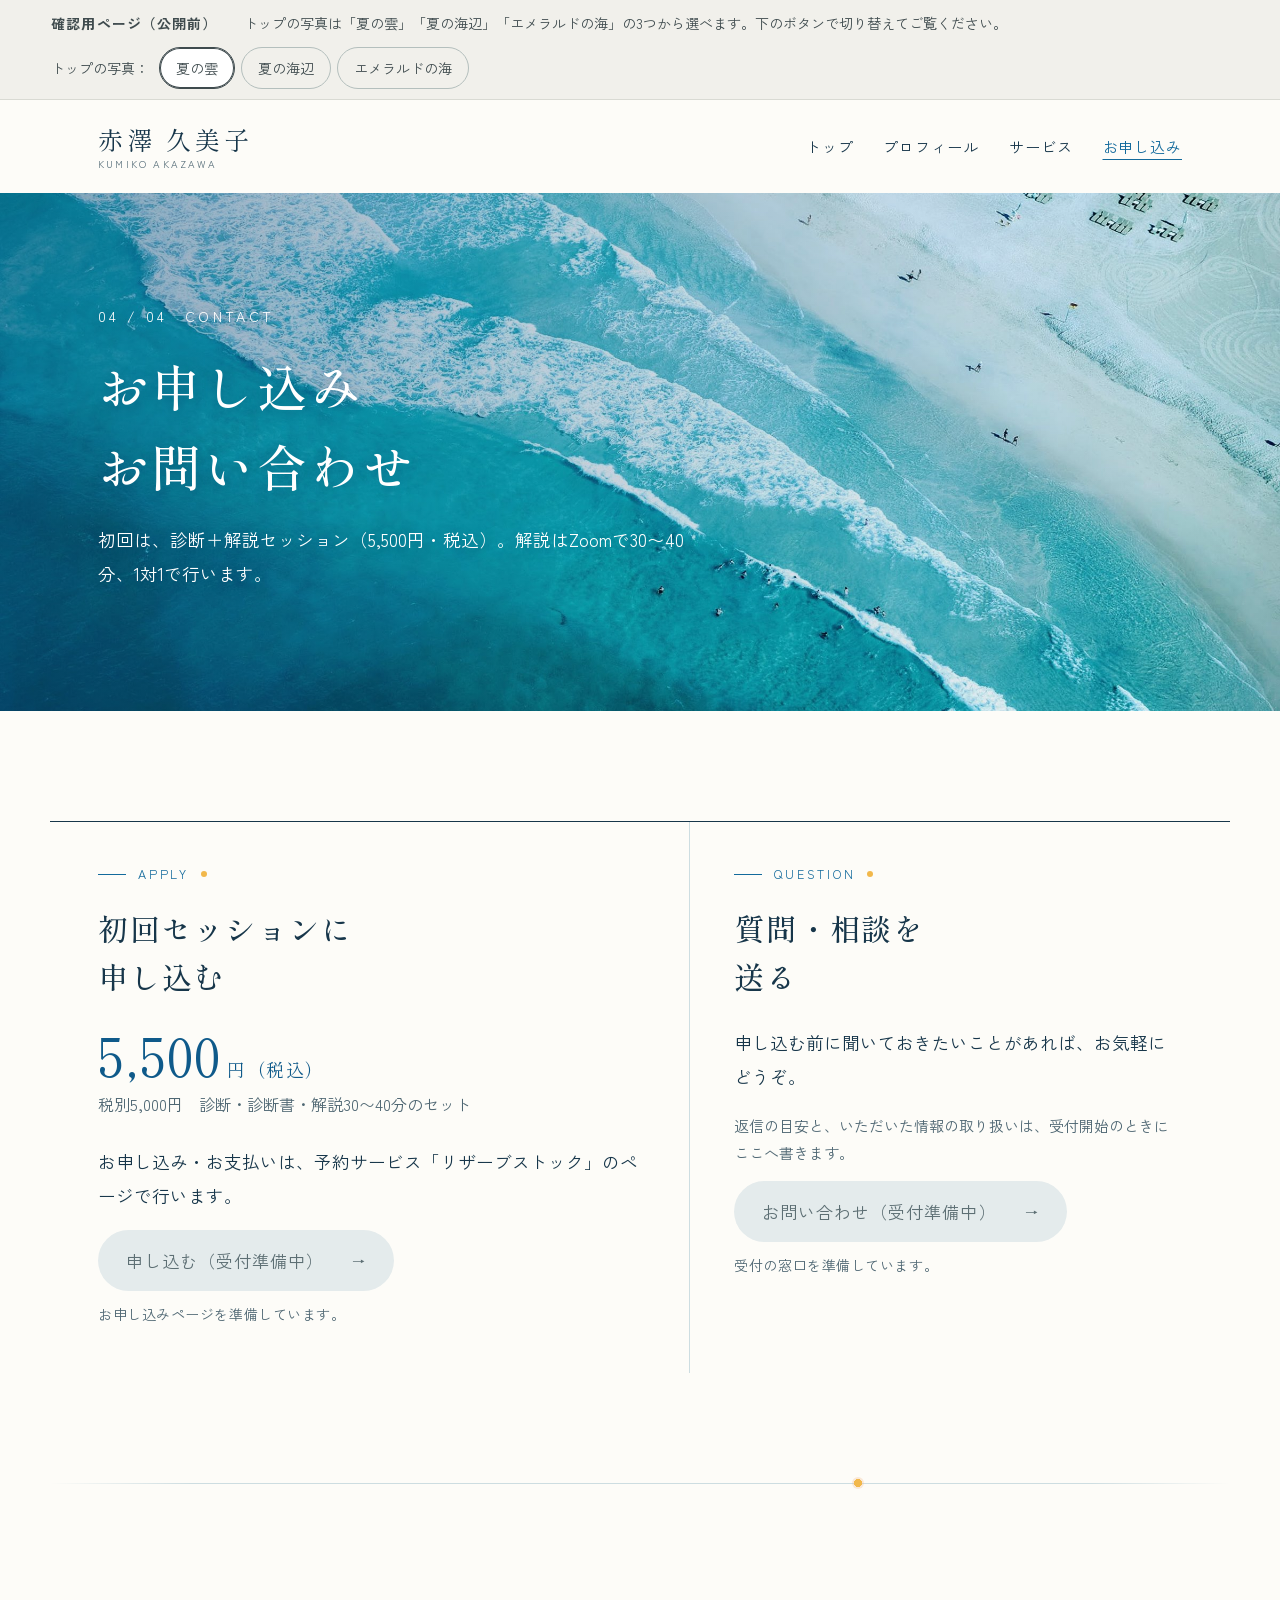
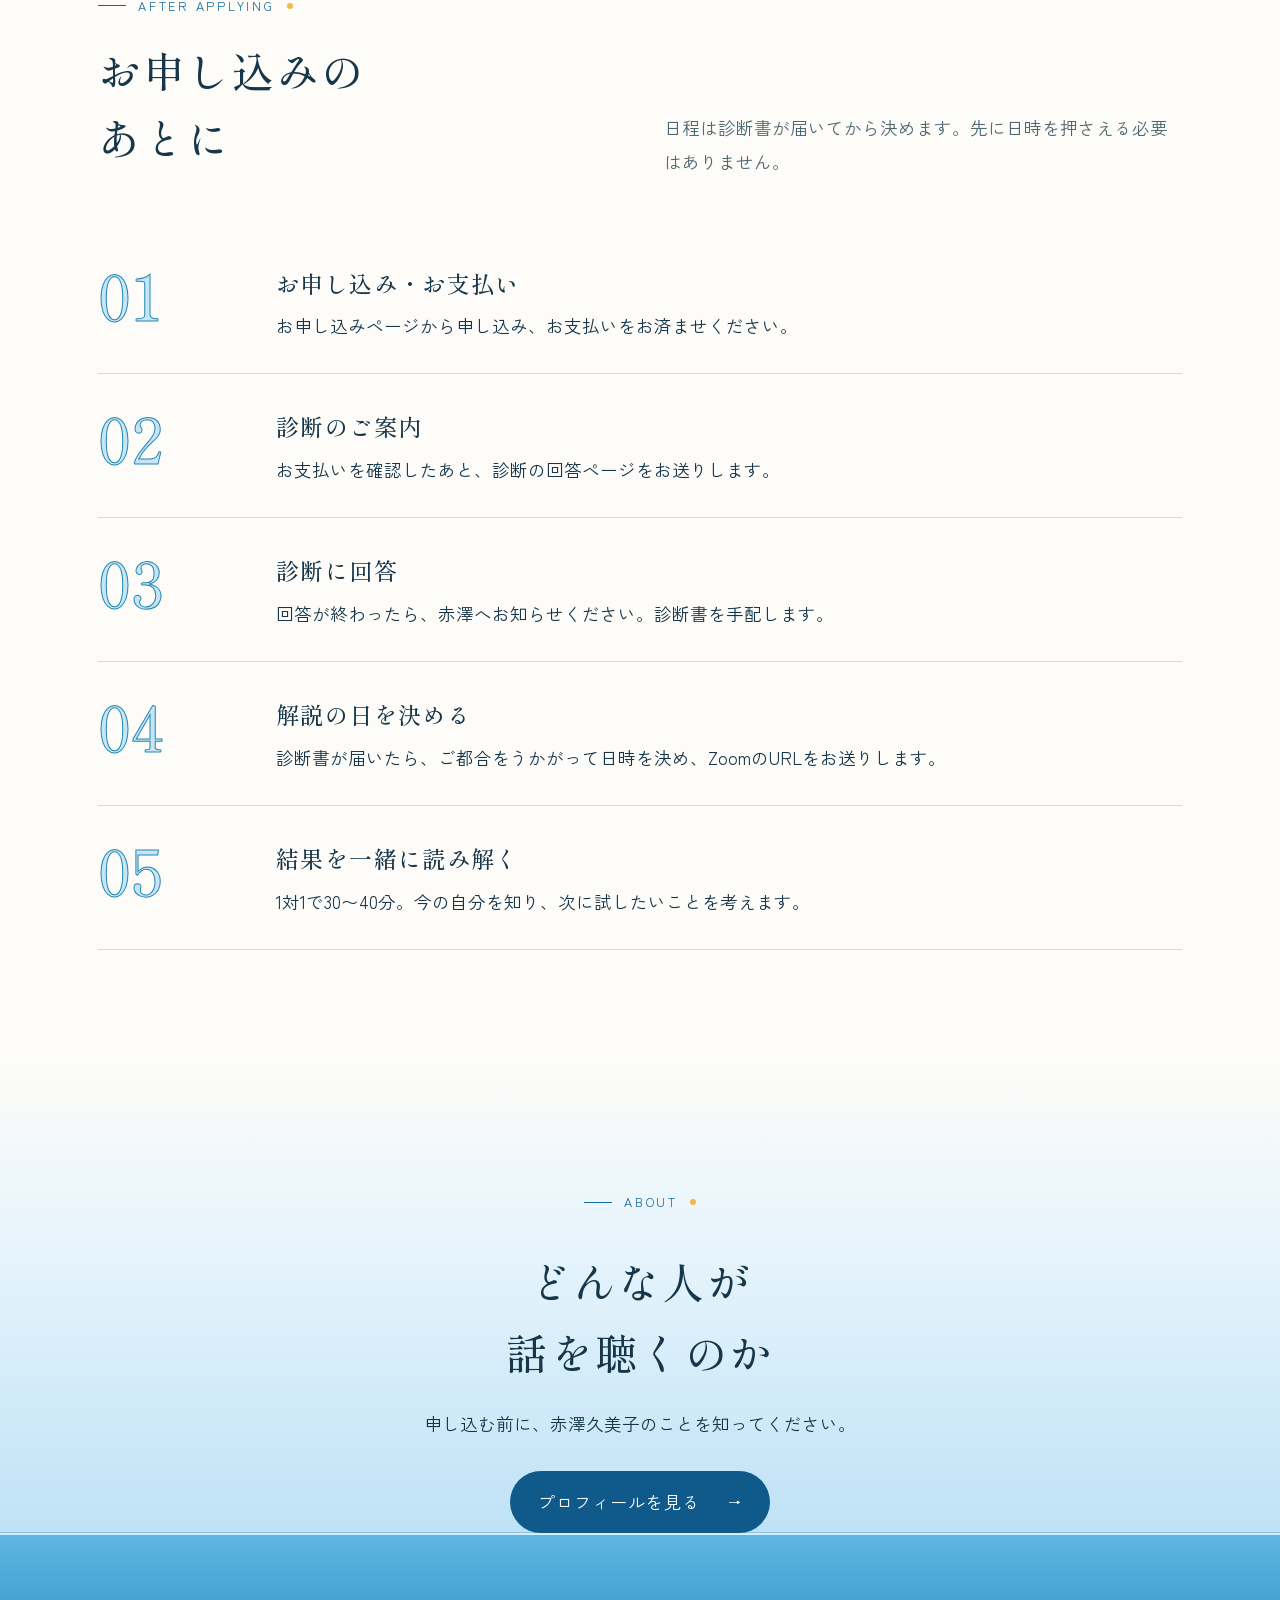
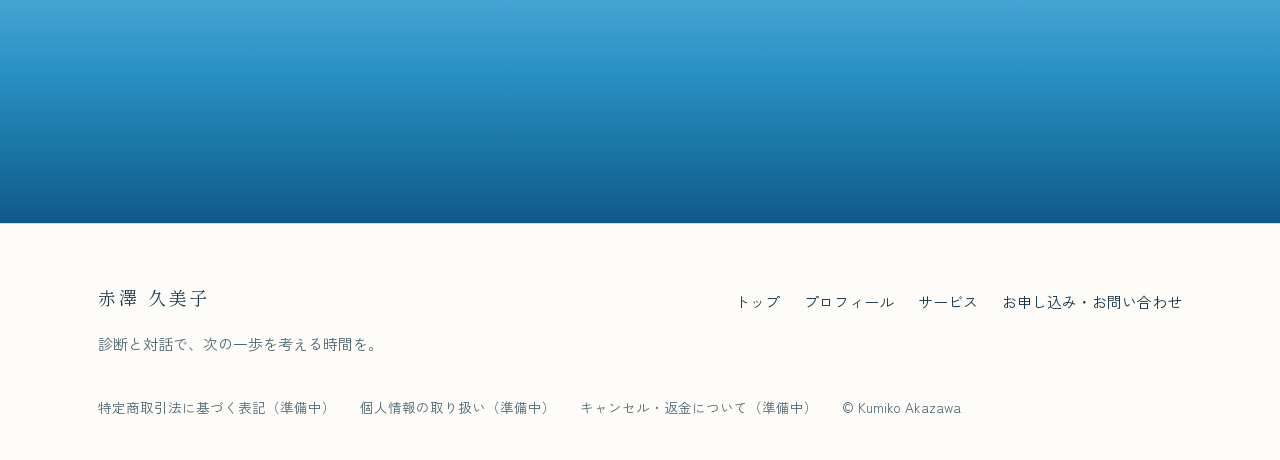
==== contact.html @ cf08c6ad "赤澤さんHP 確認用と準備シート" ====
<!doctype html>
<html lang="ja"><head><meta charset="utf-8"><meta name="viewport" content="width=device-width, initial-scale=1.0">
<meta name="robots" content="noindex,nofollow"><title>お申し込み・お問い合わせ｜赤澤久美子</title><meta name="description" content="初回の診断＋解説セッションのお申し込みと、お問い合わせの窓口です。">
<link rel="preconnect" href="https://fonts.googleapis.com"><link rel="preconnect" href="https://fonts.gstatic.com" crossorigin><link href="https://fonts.googleapis.com/css2?family=Shippori+Mincho:wght@500;600&family=Zen+Kaku+Gothic+New:wght@400;500&display=swap" rel="stylesheet"><link rel="stylesheet" href="style.css"></head>
<body class="fv-sea"><a href="#main" class="skip">本文へ</a>
<div class="review"><p><strong>確認用ページ（公開前）</strong>　トップの写真は「夏の雲」「夏の海辺」「エメラルドの海」の3つから選べます。下のボタンで切り替えてご覧ください。</p>
<div class="fv-switch" aria-label="トップの写真を比べる"><span>トップの写真：</span><button type="button" data-fv="fv-s1" aria-pressed="true">夏の雲</button><button type="button" data-fv="fv-s3" aria-pressed="false">夏の海辺</button><button type="button" data-fv="fv-s4" aria-pressed="false">エメラルドの海</button></div></div>
<header class="site-head"><div class="wrap"><a class="brand" href="index.html">赤澤 久美子<small>KUMIKO AKAZAWA</small></a><nav class="gnav" aria-label="サイトメニュー"><a href="index.html">トップ</a><a href="profile.html">プロフィール</a><a href="services.html">サービス</a><a href="contact.html" aria-current="page">お申し込み</a></nav></div></header>
<main id="main">
<section class="page-hero photo" style="--ph:url(assets/summer-aerial.jpg);--pos:center 55%"><div class="wrap"><p class="page-count">04 / 04　CONTACT</p><h1>お申し込み<br>お問い合わせ</h1>
<p class="desc">初回は、診断＋解説セッション（5,500円・税込）。解説はZoomで30〜40分、<span class="nw">1対1</span>で行います。</p></div></section>

<section class="section"><div class="wrap entries">
<div class="entry rv"><p class="kicker">APPLY</p><h2>初回セッションに<br>申し込む</h2><p class="price-big">5,500<small>円（税込）</small></p><p class="price-sub">税別5,000円　診断・診断書・解説30〜40分のセット</p>
<p>お申し込み・お支払いは、予約サービス「リザーブストック」のページで行います。</p>
<a class="btn btn-main" href="#" aria-disabled="true" data-reserve-slot>申し込む（受付準備中）<span class="arw">→</span></a><span class="btn-note">お申し込みページを準備しています。</span></div>
<div class="entry rv"><p class="kicker">QUESTION</p><h2>質問・相談を<br>送る</h2>
<p>申し込む前に聞いておきたいことがあれば、お気軽にどうぞ。</p>
<p class="note">返信の目安と、いただいた情報の取り扱いは、受付開始のときにここへ書きます。</p>
<a class="btn btn-main" href="#" aria-disabled="true" data-reserve-slot>お問い合わせ（受付準備中）<span class="arw">→</span></a><span class="btn-note">受付の窓口を準備しています。</span></div>
</div></section>
<div class="horizon" aria-hidden="true"></div>
<section class="section"><div class="wrap">
<div class="flow-head rv"><div><p class="kicker">AFTER APPLYING</p><h2>お申し込みの<br>あとに</h2></div><p class="muted">日程は診断書が届いてから決めます。先に日時を押さえる必要はありません。</p></div>
<ol class="steps"><li class="rv"><div><h3>お申し込み・お支払い</h3><p>お申し込みページから申し込み、お支払いをお済ませください。</p></div></li><li class="rv"><div><h3>診断のご案内</h3><p>お支払いを確認したあと、診断の回答ページをお送りします。</p></div></li><li class="rv"><div><h3>診断に回答</h3><p>回答が終わったら、赤澤へお知らせください。診断書を手配します。</p></div></li><li class="rv"><div><h3>解説の日を決める</h3><p>診断書が届いたら、ご都合をうかがって日時を決め、ZoomのURLをお送りします。</p></div></li><li class="rv"><div><h3>結果を一緒に読み解く</h3><p><span class="nw">1対1</span>で30〜40分。今の自分を知り、次に試したいことを考えます。</p></div></li></ol>
</div></section>

<section class="closing"><div class="wrap rv">
<p class="kicker" style="justify-content:center">ABOUT</p>
<h2>どんな人が<br>話を聴くのか</h2>
<p>申し込む前に、赤澤久美子のことを知ってください。</p>
<a class="btn btn-main" href="profile.html">プロフィールを見る<span class="arw">→</span></a>
<div class="space"></div></div></section>
</main>
<footer class="site-foot"><div class="wrap">
<div><p class="foot-brand">赤澤 久美子</p><p class="note">診断と対話で、次の一歩を考える時間を。</p></div>
<nav class="foot-nav" aria-label="フッターメニュー"><a href="index.html">トップ</a><a href="profile.html">プロフィール</a><a href="services.html">サービス</a><a href="contact.html" aria-current="page">お申し込み・お問い合わせ</a></nav>
<div class="foot-legal"><span>特定商取引法に基づく表記（準備中）</span><span>個人情報の取り扱い（準備中）</span><span>キャンセル・返金について（準備中）</span><span>© Kumiko Akazawa</span></div>

</div></footer>
<script src="site.js"></script></body></html>
---- style.css ----
/* 赤澤久美子 個人HP 10/14 海と空版
   署名モチーフ：水平線（細い線＋小さな太陽）。各ページで3〜4回くり返す */
:root{
  --ink:#17364a;--muted:#4f6773;--paper:#fdfcf8;--white:#ffffff;
  --sky:#e4f3fb;--sky2:#c6e4f4;--sea:#1f86b5;--sea-deep:#0f5a8a;--accent:#136a9c;
  --sun:#f2b84b;--sun-soft:#fff6dc;--line:#cddde1;--sand:#f6efe5;
  --mincho:'Shippori Mincho','Yu Mincho','Hiragino Mincho ProN',serif;
  --gothic:'Zen Kaku Gothic New','Yu Gothic','Hiragino Sans',Meiryo,sans-serif;
}
*{box-sizing:border-box}
html{scroll-behavior:smooth;scroll-padding-top:24px}
body{margin:0;background:var(--paper);color:var(--ink);font:17.5px/1.95 var(--gothic);-webkit-font-smoothing:antialiased;overflow-x:hidden}
img,svg{display:block;max-width:100%}
a{color:inherit;text-underline-offset:6px}
a:focus-visible,button:focus-visible,summary:focus-visible{outline:3px solid var(--accent);outline-offset:4px}
button{font:inherit;cursor:pointer}
::selection{background:var(--sun-soft)}
h1,h2,h3,.serif{font-family:var(--mincho);font-weight:500;letter-spacing:.06em}
h1,h2,h3,.lead,.btn,summary{word-break:auto-phrase;text-wrap:pretty}
.nw{white-space:nowrap}
.skip{position:absolute;left:-999px}.skip:focus{left:12px;top:12px;z-index:50;background:#fff;padding:8px 14px}
.wrap{max-width:1180px;margin:auto;padding:0 48px}

/* 制作確認バー（公開時に外す） */
.review{position:relative;z-index:5;display:flex;align-items:center;justify-content:space-between;gap:10px 16px;flex-wrap:wrap;padding:10px 4%;background:#f1f0eb;border-bottom:1px solid #d9dad3;color:#3f4b4e;font-size:14px}
.review p{margin:0}.review strong{letter-spacing:.08em;margin-right:12px}
.fv-switch{display:flex;gap:6px;align-items:center;flex-wrap:wrap}
.fv-switch span{margin-right:4px}
.fv-switch button{border:1px solid #b4bfbd;background:transparent;color:#3f4b4e;padding:4px 16px;min-height:42px;border-radius:30px;font-size:14px}
.fv-switch button[aria-pressed=true]{background:#fff;border-color:#3f4b4e;box-shadow:inset 0 0 0 1px #3f4b4e}

/* ヘッダー */
.site-head{position:relative;z-index:4}
.site-head .wrap{display:flex;align-items:center;justify-content:space-between;gap:24px;padding-top:22px;padding-bottom:22px}
.brand{text-decoration:none;font-family:var(--mincho);font-size:25px;letter-spacing:.16em;line-height:1.4}
.brand small{display:block;font-family:var(--gothic);font-size:10px;letter-spacing:.22em;color:var(--muted)}
.gnav{display:flex;gap:30px;font-size:15px;letter-spacing:.06em}
.gnav a{display:inline-flex;align-items:center;min-height:44px;text-decoration:none}
.gnav a:hover,.gnav a[aria-current=page]{color:var(--accent);text-decoration:underline}
.home .site-head{position:absolute;left:0;right:0}

/* 水平線モチーフ */
.horizon{position:relative;height:1px;background:linear-gradient(90deg,transparent,var(--line) 12%,var(--line) 88%,transparent);margin:0 auto;max-width:1180px}
.horizon::after{content:'';position:absolute;left:68%;top:-6px;width:12px;height:12px;border-radius:50%;background:radial-gradient(circle,var(--sun) 0 45%,rgba(239,174,120,.25) 46% 100%)}
.kicker{display:flex;align-items:center;gap:12px;margin:0 0 18px;font-size:12.5px;letter-spacing:.22em;color:var(--accent)}
.kicker::before{content:'';width:28px;height:1px;background:currentColor}
.kicker::after{content:'';width:6px;height:6px;border-radius:50%;background:var(--sun)}

/* ===== FV ===== */
.hero{position:relative;width:100%;min-height:max(680px,92vh);overflow:hidden;background:var(--sky)}
.scene{position:absolute;inset:0;width:100%;height:100%}
.scene svg{width:100%;height:100%}
.cloud{animation:drift 60s linear infinite}
.cloud.c2{animation-duration:85s;animation-delay:-30s}
.cloud.c3{animation-duration:110s;animation-delay:-70s}
@keyframes drift{from{transform:translateX(-25%)}to{transform:translateX(125%)}}
.glint{animation:glint 7s ease-in-out infinite}
.glint.g2{animation-delay:-2.3s}.glint.g3{animation-delay:-4.6s}
@keyframes glint{0%,100%{opacity:.15;transform:translateX(0)}50%{opacity:.7;transform:translateX(18px)}}
.swell{animation:swell 9s ease-in-out infinite alternate}
@keyframes swell{from{transform:translateY(0)}to{transform:translateY(6px)}}
.hero-inner{position:relative;z-index:1;max-width:1180px;margin:auto;padding:150px 48px 0}
.hero-copy{max-width:640px}
.eyebrow{font-size:15px;letter-spacing:.12em;color:var(--sea-deep);margin:0 0 26px}
.hero h1{font-size:60px;line-height:1.55;margin:0 0 28px;color:var(--ink)}
.hero h1 .soft{display:block;font-size:.62em;line-height:1.7;margin-top:14px;color:var(--sea-deep)}
.hero .lead{font-size:18.5px;line-height:2.05;color:#2f4b55;margin:0 0 34px}
.hero-photo{display:none}
.hero-note{position:absolute;right:48px;bottom:26px;z-index:1;margin:0;font-family:var(--mincho);font-size:13px;letter-spacing:.2em;color:rgba(255,255,255,.92)}
/* FV 案B：空と雲（水平線を下げ、空を大きく） */
.fv-cloud .scene .sea-group{transform:translateY(24%)}
.fv-cloud .scene .cloud-extra{display:inline}
.fv-cloud .hero .hero-note{color:var(--sea-deep)}
.cloud-extra{display:none}
/* FV 案C：芽吹き（10/9版の写真を継承） */
.fv-sprout .scene{display:none}
.fv-sprout .hero{background:linear-gradient(180deg,var(--sky) 0%,var(--paper) 100%)}
.fv-sprout .hero-inner{display:grid;grid-template-columns:45% 55%;gap:40px;align-items:center;padding-bottom:70px}
.fv-sprout .hero-photo{display:block;margin:0}
.fv-sprout .hero-photo img{width:100%;height:auto;aspect-ratio:4/3;object-fit:cover;border-radius:2px}
.fv-sprout .hero-photo figcaption{font-size:12px;color:var(--muted);margin-top:8px;letter-spacing:.08em}
.fv-sprout .hero-note{display:none}
.fv-sprout .hero h1{font-size:44px}
.fv-sprout .hero{min-height:0}

/* FV 写真案（夏の空と海・CC0写真を全面に） */
.photo-bg{display:none;position:absolute;inset:0;background-size:cover;background-position:center}
.photo-bg::after{content:'';position:absolute;inset:0}
.fv-s1 .photo-bg,.fv-s2 .photo-bg,.fv-s3 .photo-bg,.fv-s4 .photo-bg{display:block}
.fv-s1 .scene,.fv-s2 .scene,.fv-s3 .scene,.fv-s4 .scene,.fv-s1 .hero-note,.fv-s2 .hero-note,.fv-s3 .hero-note,.fv-s4 .hero-note{display:none}
.fv-s1 .photo-bg{background-image:url(assets/summer-clouds.jpg);background-position:center 70%}
.fv-s2 .photo-bg{background-image:url(assets/summer-horizon.jpg);background-position:center 55%}
.fv-s3 .photo-bg{background-image:url(assets/summer-beach.jpg);background-position:center 40%}
.fv-s4 .photo-bg{background-image:url(assets/summer-aerial.jpg);background-position:center 60%}
/* 白い文字で抜く（ポカリ型）。読みやすさのため左側だけ薄く青を敷く */
.fv-s1 .photo-bg::after,.fv-s2 .photo-bg::after,.fv-s3 .photo-bg::after{background:linear-gradient(90deg,rgba(8,60,110,.38) 0%,rgba(8,60,110,.12) 55%,rgba(8,60,110,0) 80%)}
.fv-s2 .photo-bg::after{background:linear-gradient(90deg,rgba(8,50,100,.5) 0%,rgba(8,50,100,.25) 55%,rgba(8,50,100,.05) 85%)}
.fv-s4 .photo-bg::after{background:linear-gradient(90deg,rgba(6,70,100,.5) 0%,rgba(6,70,100,.2) 55%,rgba(6,70,100,0) 85%)}
.fv-s1 .hero :is(h1,.lead,.eyebrow,h1 .soft),.fv-s2 .hero :is(h1,.lead,.eyebrow,h1 .soft),.fv-s3 .hero :is(h1,.lead,.eyebrow,h1 .soft),.fv-s4 .hero :is(h1,.lead,.eyebrow,h1 .soft){color:#fff;text-shadow:0 2px 16px rgba(0,40,80,.35)}
.fv-s1 .hero .btn-main,.fv-s2 .hero .btn-main,.fv-s3 .hero .btn-main,.fv-s4 .hero .btn-main{background:#fff;color:var(--sea-deep)}
.home:is(.fv-s1,.fv-s2,.fv-s3,.fv-s4) .site-head :is(.brand,.brand small,.gnav a){color:#fff}

/* ボタン */
.btn{display:inline-flex;align-items:center;justify-content:space-between;gap:28px;min-height:58px;padding:14px 28px;border-radius:40px;text-decoration:none;font-size:17px;letter-spacing:.06em;transition:background .25s,transform .25s}
.btn-main{background:var(--sea-deep);color:#fff}
.btn-main:hover{background:var(--accent);transform:translateY(-1px)}
.btn-line{border:1px solid currentColor;color:var(--ink);background:rgba(255,255,255,.6)}
.btn-line:hover{background:#fff}
.btn[aria-disabled=true]{background:#e4ebec;color:#5d6f74;cursor:not-allowed;transform:none}
.btn .arw{font-size:13px}
.btn-note{display:block;font-size:14px;color:var(--muted);margin-top:10px;letter-spacing:.04em}

/* セクション共通 */
.section{padding:110px 0}
.section h2{font-size:42px;line-height:1.6;margin:0 0 26px}
.section h3{font-size:25px;line-height:1.6;margin:0 0 12px}
.lead{font-size:19.5px;line-height:2}
.muted{color:var(--muted)}
.note{font-size:15px;color:var(--muted);line-height:1.8}

/* 悩み：手紙風 非対称 */
.letter{display:grid;grid-template-columns:38% 1fr;gap:64px;align-items:start}
.letter-list{list-style:none;margin:0;padding:0;border-top:1px solid var(--line)}
.letter-list li{padding:22px 0 22px 34px;border-bottom:1px solid var(--line);position:relative;font-family:var(--mincho);font-size:21px;line-height:1.8}
.letter-list li::before{content:'';position:absolute;left:0;top:37px;width:18px;height:1px;background:var(--sea)}
.letter-after{margin:34px 0 0;font-size:18px;line-height:2.1}

/* 診断：空の色面＋大判 */
.know{background:linear-gradient(180deg,var(--paper) 0%,var(--sky) 30%,var(--sky) 70%,var(--paper) 100%)}
.know-grid{display:grid;grid-template-columns:1fr 1fr;gap:72px;align-items:center}
.chart-frame{position:relative;width:100%;max-width:500px;margin:0 0 0 auto;background:#fff;border:1px solid var(--line);border-radius:18px;padding:24px 18px 46px}
.chart-frame svg{width:100%;height:auto}
.chart-frame figcaption{position:absolute;bottom:16px;left:0;right:0;text-align:center;font-size:14px;color:var(--muted)}

/* 料金：罫線インデックス */
.offer{display:grid;grid-template-columns:40% 1fr;gap:64px}
.price-big{font-family:var(--mincho);font-size:72px;line-height:1.1;letter-spacing:.02em;color:var(--sea-deep);margin:18px 0 6px}
.price-big small{font-size:18px;margin-left:6px;letter-spacing:.08em}
.price-sub{font-size:16px;color:var(--muted);margin:0 0 24px}
.index-list{margin:0;border-top:1px solid var(--ink)}
.index-list div{display:grid;grid-template-columns:150px 1fr;gap:24px;padding:20px 0;border-bottom:1px solid var(--line)}
.index-list dt{font-size:14.5px;letter-spacing:.14em;color:var(--accent);padding-top:3px}
.index-list dd{margin:0}

/* 全幅バンド（海） */
.band{position:relative;overflow:hidden;color:#fff;text-align:left;background:linear-gradient(180deg,#5fb6e3 0%,var(--sea) 45%,var(--sea-deep) 100%);padding:120px 0}
.band::before{content:'';position:absolute;left:0;right:0;top:0;height:1px;background:rgba(255,255,255,.6)}
.band .wrap{position:relative;z-index:1}
.band p.big{font-family:var(--mincho);font-size:48px;line-height:1.7;letter-spacing:.08em;margin:0 0 22px}
.band p{max-width:620px;line-height:2.1;margin:0 0 18px}
.band a{color:#fff}
.band .waves{position:absolute;left:0;right:0;bottom:0;width:100%;height:90px;opacity:.35}

/* 流れ：特大ナンバー */
.steps{list-style:none;margin:0;padding:0;counter-reset:s}
.steps li{display:grid;grid-template-columns:150px 1fr;gap:28px;padding:30px 0;border-bottom:1px solid var(--line);counter-increment:s}
.steps li::before{content:counter(s,decimal-leading-zero);font-family:var(--mincho);font-size:64px;line-height:1;color:var(--sky2);-webkit-text-stroke:1px var(--sea)}
.steps h3{font-size:23px;margin:4px 0 8px}
.steps p{margin:0}
.flow-head{display:grid;grid-template-columns:1fr 1fr;gap:48px;align-items:end;margin-bottom:34px}

/* 半年コース */
.course{display:grid;grid-template-columns:1fr 1.15fr;gap:72px;align-items:start}
.course-mark{font-family:var(--mincho);font-size:132px;line-height:1;color:var(--sea-deep);letter-spacing:0;margin:10px 0 0}
.course-mark span{font-size:32px;margin-left:8px}
.course-rhythm{display:flex;gap:0;margin:28px 0 0;padding:0;list-style:none;border-top:1px solid var(--line)}
.course-rhythm li{flex:1;padding:16px 10px 0 0;font-size:16px;line-height:1.7}
.course-rhythm b{display:block;font-family:var(--mincho);font-weight:500;font-size:18px;color:var(--accent)}

/* FAQ */
.faq-grid{display:grid;grid-template-columns:32% 1fr;gap:64px}
details{border-bottom:1px solid var(--line)}
details:first-of-type{border-top:1px solid var(--ink)}
summary{list-style:none;cursor:pointer;padding:22px 44px 22px 0;position:relative;font-family:var(--mincho);font-size:20px;line-height:1.7}
summary::-webkit-details-marker{display:none}
summary::after{content:'';position:absolute;right:6px;top:50%;width:14px;height:14px;margin-top:-7px;background:linear-gradient(var(--sea),var(--sea)) center/14px 1px no-repeat,linear-gradient(var(--sea),var(--sea)) center/1px 14px no-repeat;transition:transform .3s}
details[open] summary::after{transform:rotate(45deg)}
details p{margin:0 0 22px;color:var(--muted)}

/* 締めの夕方の海 */
.closing{position:relative;overflow:hidden;padding:130px 0 140px;background:linear-gradient(180deg,var(--paper) 0%,#e6f4fc 25%,#bfe2f6 61.8%,#5fb6e3 62%,#2a91c4 80%,var(--sea-deep) 100%)}
.closing::before{content:'';position:absolute;left:0;right:0;top:62%;height:2px;background:rgba(255,255,255,.75)}
.closing .wrap{position:relative;z-index:1;text-align:center}
.closing h2{font-size:42px;line-height:1.7;margin:0 0 20px}
.closing p{margin:0 0 30px}
.closing .space{height:150px}

/* 下層ページの導入 */
.page-hero{position:relative;overflow:hidden;padding:84px 0 96px;background:linear-gradient(180deg,var(--sky) 0%,#f3f9fa 70%,var(--paper) 100%)}
.page-hero::after{content:'';position:absolute;left:0;right:0;bottom:38px;height:1px;background:linear-gradient(90deg,transparent,var(--sky2) 15%,var(--sky2) 85%,transparent)}
.page-hero.photo{padding:110px 0 120px;color:#fff;background:var(--ph) var(--pos,center)/cover no-repeat}
.page-hero.photo::before{content:'';position:absolute;inset:0;background:linear-gradient(90deg,rgba(8,60,110,.45) 0%,rgba(8,60,110,.15) 60%,rgba(8,60,110,0) 100%)}
.page-hero.photo::after{display:none}
.page-hero.photo .wrap{position:relative;z-index:1}
.page-hero.photo :is(h1,p.desc,.page-count){color:#fff;text-shadow:0 2px 14px rgba(0,40,80,.35)}
.page-hero .sun{position:absolute;right:14%;bottom:30px;width:16px;height:16px;border-radius:50%;background:var(--sun);box-shadow:0 0 0 10px rgba(239,174,120,.18)}
.page-count{font-size:14px;letter-spacing:.24em;color:var(--accent);margin:0 0 14px}
.page-hero h1{font-size:50px;line-height:1.6;margin:0 0 18px}
.page-hero p.desc{max-width:620px;margin:0;color:#3a5660}

/* プロフィール */
.about{display:grid;grid-template-columns:40% 1fr;gap:72px;align-items:start}
.portrait{position:relative;aspect-ratio:4/5;border-radius:200px 200px 4px 4px;background:linear-gradient(180deg,#9fd3f0 0%,#dff1fb 58%,#5fb6e3 58.3%,#1f86b5 100%);display:flex;flex-direction:column;justify-content:flex-end;padding:28px;color:#fff;overflow:hidden}
.portrait::before{content:'';position:absolute;left:12%;top:14%;width:46%;height:16%;border-radius:50%;background:rgba(255,255,255,.85);filter:blur(12px)}
.portrait p{position:relative;margin:0;font-family:var(--mincho);font-size:16px;line-height:1.7}
.portrait small{position:relative;font-size:12px;opacity:.9}
.name-ja{font-size:40px;margin:0}
.name-en{font-size:12px;letter-spacing:.3em;color:var(--muted);margin:2px 0 30px}
.quote{margin:40px 0 0;padding:28px 0 0 0;border-top:1px solid var(--line);font-family:var(--mincho);font-size:28px;line-height:1.8;color:var(--sea-deep)}
.principles{list-style:none;margin:0;padding:0}
.principles li{display:grid;grid-template-columns:120px 260px 1fr;gap:28px;align-items:baseline;padding:30px 0;border-bottom:1px solid var(--line)}
.principles li:first-child{border-top:1px solid var(--ink)}
.principles .num{font-family:var(--mincho);font-size:44px;color:var(--sea);line-height:1}
.principles h3{margin:0;font-size:24px}
.principles p{margin:0}
.pending-box{border:1px dashed #a9c3ca;border-radius:4px;padding:26px 30px;background:rgba(231,242,246,.45)}
.pending-box h3{font-size:18px;margin:0 0 8px}
.pending-box p{margin:0;font-size:14px;color:var(--muted)}

/* 本人写真（切り抜き）：夏の空のアーチに立たせる */
.person{position:relative;margin:0;aspect-ratio:4/5;border-radius:240px 240px 6px 6px;overflow:hidden;background:url(assets/summer-clouds.jpg) 30% 40%/cover}
.person::after{content:'';position:absolute;left:0;right:0;bottom:0;height:22%;background:linear-gradient(180deg,rgba(253,252,248,0),rgba(253,252,248,.9))}
.person img{position:absolute;left:50%;bottom:0;width:96%;height:auto;transform:translateX(-50%)}
.band-person .wrap{display:grid;grid-template-columns:1fr;position:relative}
.band-face{position:absolute;right:0;bottom:-120px;width:min(40vw,500px);margin:0;z-index:0}
.band-face img{width:100%;height:auto;filter:drop-shadow(0 12px 30px rgba(0,40,80,.25))}
.band-person .wrap>*:not(.band-face){position:relative;z-index:1;max-width:560px}

/* 申込み・問い合わせ */
.entries{display:grid;grid-template-columns:1.2fr 1fr;gap:0;border-top:1px solid var(--ink)}
.entry{padding:40px 44px 44px 0}
.entry+.entry{padding-left:44px;padding-right:0;border-left:1px solid var(--line)}
.entry h2{font-size:30px}
.entry .price-big{font-size:52px}

/* フッター */
.site-foot{padding:56px 0 40px;border-top:1px solid var(--line);font-size:15px}
.site-foot .wrap{display:grid;grid-template-columns:1fr auto;gap:22px 40px;align-items:start}
.foot-brand{font-family:var(--mincho);font-size:18px;letter-spacing:.16em;margin:0 0 6px}
.foot-nav{display:flex;flex-wrap:wrap;gap:6px 24px}
.foot-nav a{display:inline-flex;align-items:center;min-height:44px;text-decoration:none}
.foot-nav a:hover{text-decoration:underline}
.foot-legal{grid-column:1/-1;display:flex;flex-wrap:wrap;gap:6px 24px;color:var(--muted);font-size:13.5px}
.review-end{grid-column:1/-1;margin-top:10px;background:#f4f3ee;border:1px solid #deded6;border-radius:4px;padding:0 18px;font-size:13px}
.review-end summary{font-family:var(--gothic);font-size:13px;padding:12px 30px 12px 0}
.review-end p{color:#4c5a5d;margin:0 0 12px}

/* ふわっと出す（JSがあるときだけ隠す） */
.js .rv{opacity:0;transform:translateY(22px);transition:opacity 1s ease,transform 1s ease}
.js .rv.on{opacity:1;transform:none}

@media (prefers-reduced-motion:reduce){
  .cloud,.glint,.swell{animation:none}
  .js .rv{opacity:1;transform:none;transition:none}
  html{scroll-behavior:auto}
}

/* ===== タブレット以下 ===== */
@media (max-width:900px){
  .wrap{padding:0 24px}
  .hero-inner{padding:130px 24px 0}
  .hero h1{font-size:40px}
  .letter,.know-grid,.offer,.course,.faq-grid,.about,.flow-head,.entries{grid-template-columns:1fr;gap:36px}
  .chart-frame{position:relative;width:100%;max-width:500px;margin:0 0 0 auto;background:#fff;border:1px solid var(--line);border-radius:18px;padding:24px 18px 46px}
  .principles li{grid-template-columns:70px 1fr;gap:10px 18px}
  .principles li p{grid-column:2}
  .entry,.entry+.entry{padding:36px 0;border-left:0}
  .entry+.entry{border-top:1px solid var(--line)}
  .fv-sprout .hero-inner{grid-template-columns:1fr}
  .band-face{width:min(46vw,380px);right:0}
  .person{max-width:440px}
}
@media (max-width:640px){
  body{font-size:16px}
  .review{font-size:13px}.fv-switch button{font-size:13px;padding:4px 12px}
  .lead{font-size:17px}.hero .lead{font-size:15.5px}
  .wrap{padding:0 16px}
  .review{padding:8px 16px}
  .site-head .wrap{flex-direction:column;align-items:flex-start;gap:4px;padding-top:16px;padding-bottom:6px}
  .brand{font-size:19px}
  .gnav{gap:16px;font-size:12.5px;flex-wrap:wrap}
  .hero{min-height:760px}
  .hero-inner{padding:150px 16px 0}
  .hero h1,.fv-sprout .hero h1{font-size:31px;line-height:1.6;margin-bottom:22px}
  .hero h1 .soft{font-size:.66em}
  .hero .lead{font-size:14.5px;line-height:2}
  .hero-note{right:16px;bottom:18px;font-size:11px}
  .section{padding:68px 0}
  .section h2,.closing h2{font-size:27px}
  .section h3{font-size:20px}
  .page-hero{padding:56px 0 76px}
  .page-hero.photo{padding:72px 0 84px}
  .page-hero.photo::before{background:rgba(8,60,110,.32)}
  .page-hero h1{font-size:30px}
  .letter-list li{font-size:17px;padding-left:28px}
  .price-big{font-size:52px}
  .index-list div{grid-template-columns:1fr;gap:4px}
  .steps li{grid-template-columns:64px 1fr;gap:14px}
  .steps li::before{font-size:40px}
  .band{padding:80px 0}
  .band p.big{font-size:28px}
  .band-person{padding-bottom:0}
  .band-face{position:relative;right:auto;bottom:auto;width:88%;margin:-70px auto 0}
  .band-person .waves{height:50px}
  .course-mark{font-size:96px}
  .course-rhythm{flex-direction:column}
  .course-rhythm li{padding:14px 0;border-bottom:1px solid var(--line)}
  .quote{font-size:21px}
  .name-ja{font-size:32px}
  .btn{width:100%}
  .site-foot .wrap{grid-template-columns:1fr}
  .offer h2{font-size:23px}
  .closing{padding:90px 0 110px}
  .closing .space{height:110px}
}
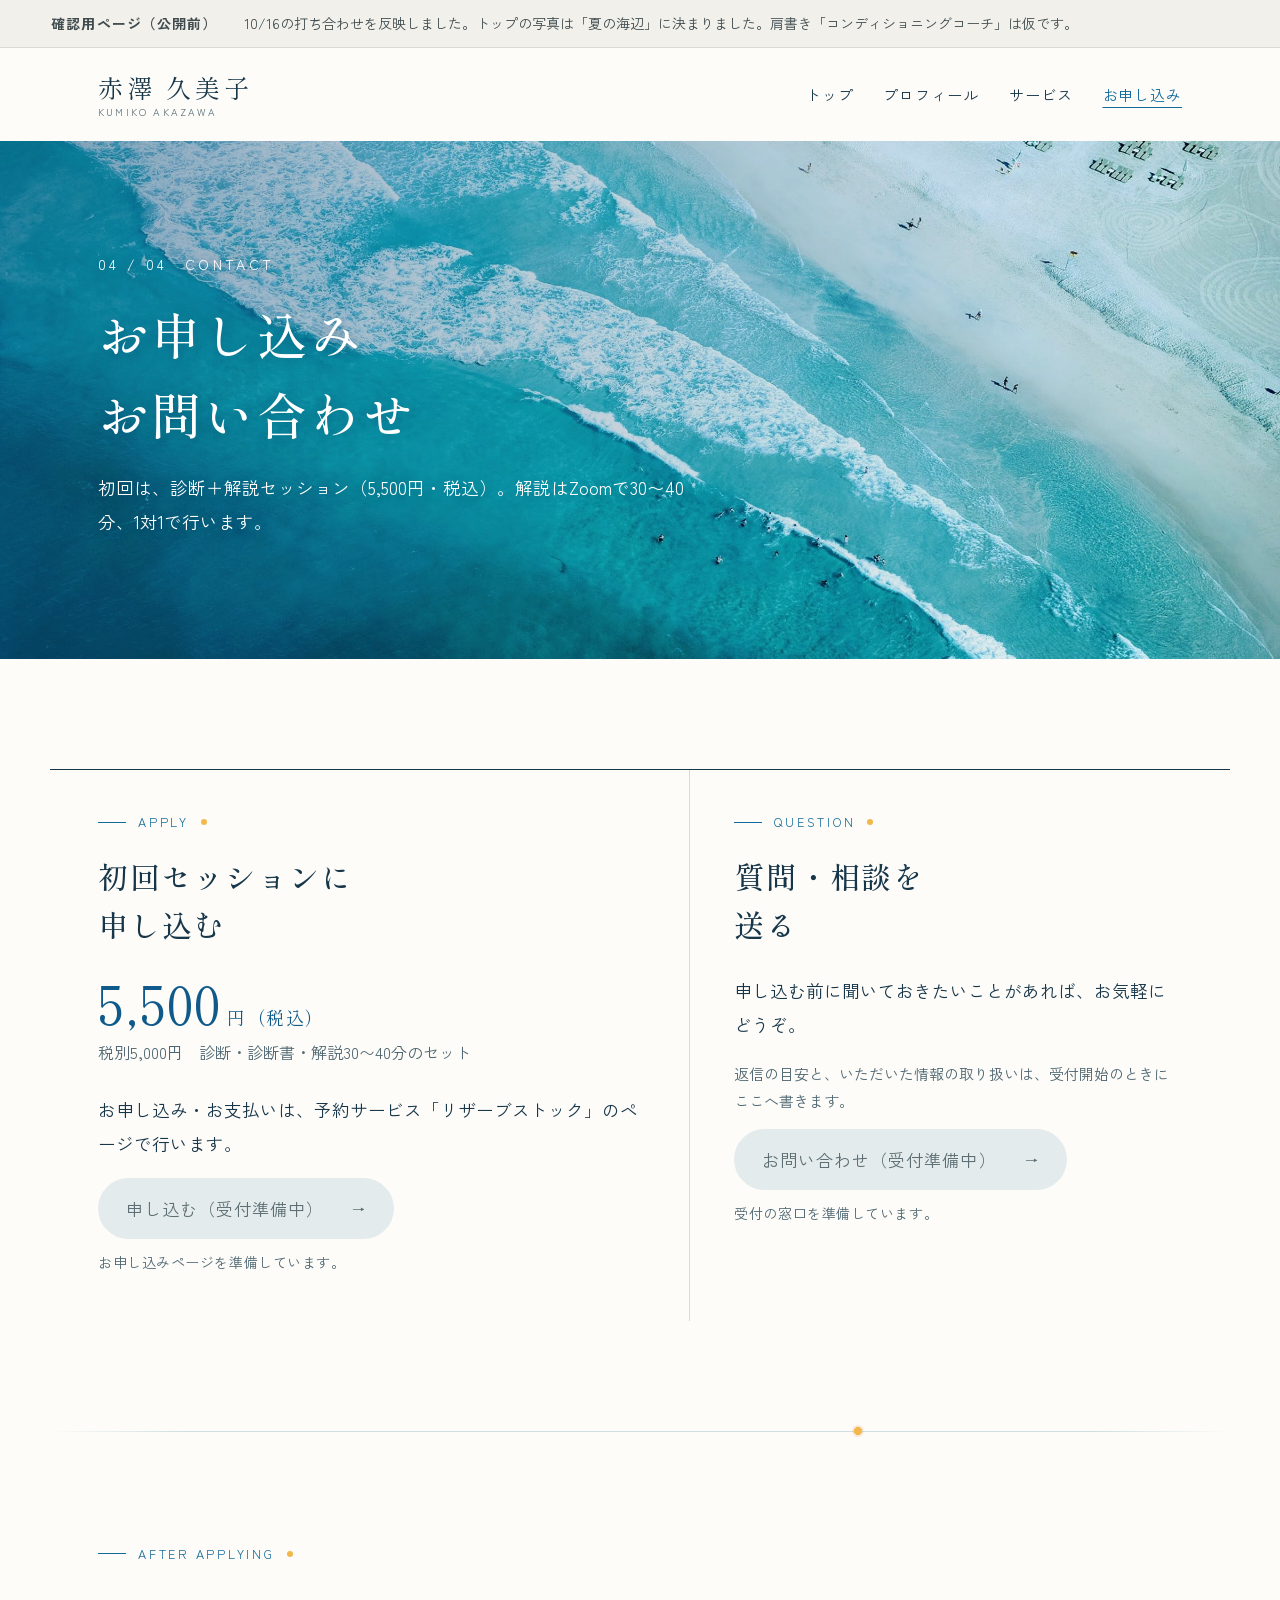
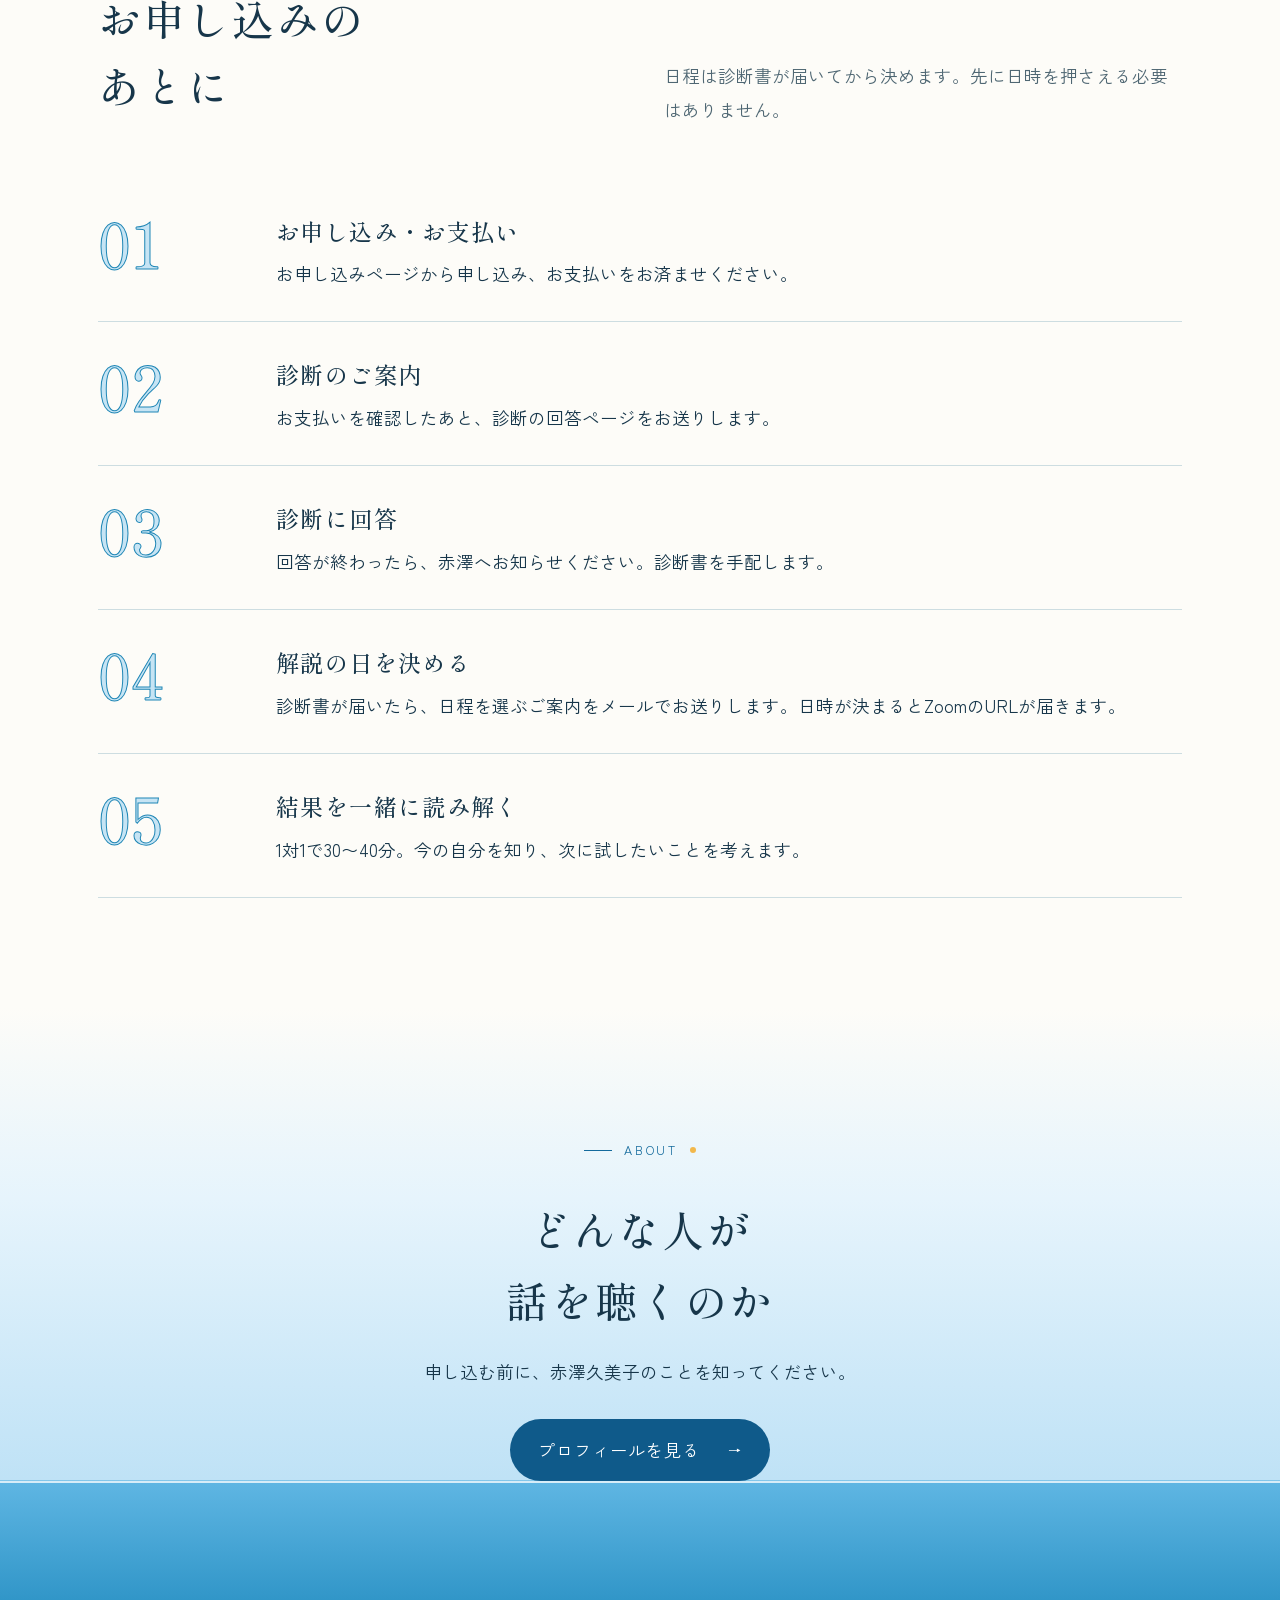
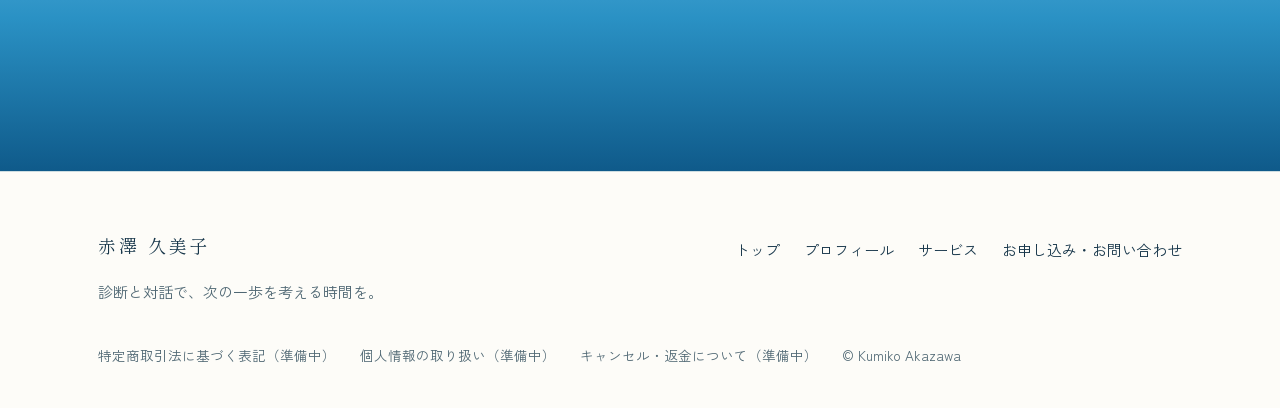
==== commit 67cd28e5: "10/16打ち合わせを反映：経営者向けの文言・部下との関係の悩み・夏の海辺に固定・肩書き（仮）・キャンセル/欠席/開講条件・診断書見本の枠・対面は要相談・日程案内の自動化 Co-Authored-By" ====
--- a/contact.html
+++ b/contact.html
@@ -3,8 +3,7 @@
 <meta name="robots" content="noindex,nofollow"><title>お申し込み・お問い合わせ｜赤澤久美子</title><meta name="description" content="初回の診断＋解説セッションのお申し込みと、お問い合わせの窓口です。">
 <link rel="preconnect" href="https://fonts.googleapis.com"><link rel="preconnect" href="https://fonts.gstatic.com" crossorigin><link href="https://fonts.googleapis.com/css2?family=Shippori+Mincho:wght@500;600&family=Zen+Kaku+Gothic+New:wght@400;500&display=swap" rel="stylesheet"><link rel="stylesheet" href="style.css"></head>
 <body class="fv-sea"><a href="#main" class="skip">本文へ</a>
-<div class="review"><p><strong>確認用ページ（公開前）</strong>　トップの写真は「夏の雲」「夏の海辺」「エメラルドの海」の3つから選べます。下のボタンで切り替えてご覧ください。</p>
-<div class="fv-switch" aria-label="トップの写真を比べる"><span>トップの写真：</span><button type="button" data-fv="fv-s1" aria-pressed="true">夏の雲</button><button type="button" data-fv="fv-s3" aria-pressed="false">夏の海辺</button><button type="button" data-fv="fv-s4" aria-pressed="false">エメラルドの海</button></div></div>
+<div class="review"><p><strong>確認用ページ（公開前）</strong>　10/16の打ち合わせを反映しました。トップの写真は「夏の海辺」に決まりました。肩書き「コンディショニングコーチ」は仮です。</p></div>
 <header class="site-head"><div class="wrap"><a class="brand" href="index.html">赤澤 久美子<small>KUMIKO AKAZAWA</small></a><nav class="gnav" aria-label="サイトメニュー"><a href="index.html">トップ</a><a href="profile.html">プロフィール</a><a href="services.html">サービス</a><a href="contact.html" aria-current="page">お申し込み</a></nav></div></header>
 <main id="main">
 <section class="page-hero photo" style="--ph:url(assets/summer-aerial.jpg);--pos:center 55%"><div class="wrap"><p class="page-count">04 / 04　CONTACT</p><h1>お申し込み<br>お問い合わせ</h1>
@@ -22,7 +21,7 @@
 <div class="horizon" aria-hidden="true"></div>
 <section class="section"><div class="wrap">
 <div class="flow-head rv"><div><p class="kicker">AFTER APPLYING</p><h2>お申し込みの<br>あとに</h2></div><p class="muted">日程は診断書が届いてから決めます。先に日時を押さえる必要はありません。</p></div>
-<ol class="steps"><li class="rv"><div><h3>お申し込み・お支払い</h3><p>お申し込みページから申し込み、お支払いをお済ませください。</p></div></li><li class="rv"><div><h3>診断のご案内</h3><p>お支払いを確認したあと、診断の回答ページをお送りします。</p></div></li><li class="rv"><div><h3>診断に回答</h3><p>回答が終わったら、赤澤へお知らせください。診断書を手配します。</p></div></li><li class="rv"><div><h3>解説の日を決める</h3><p>診断書が届いたら、ご都合をうかがって日時を決め、ZoomのURLをお送りします。</p></div></li><li class="rv"><div><h3>結果を一緒に読み解く</h3><p><span class="nw">1対1</span>で30〜40分。今の自分を知り、次に試したいことを考えます。</p></div></li></ol>
+<ol class="steps"><li class="rv"><div><h3>お申し込み・お支払い</h3><p>お申し込みページから申し込み、お支払いをお済ませください。</p></div></li><li class="rv"><div><h3>診断のご案内</h3><p>お支払いを確認したあと、診断の回答ページをお送りします。</p></div></li><li class="rv"><div><h3>診断に回答</h3><p>回答が終わったら、赤澤へお知らせください。診断書を手配します。</p></div></li><li class="rv"><div><h3>解説の日を決める</h3><p>診断書が届いたら、日程を選ぶご案内をメールでお送りします。日時が決まるとZoomのURLが届きます。</p></div></li><li class="rv"><div><h3>結果を一緒に読み解く</h3><p><span class="nw">1対1</span>で30〜40分。今の自分を知り、次に試したいことを考えます。</p></div></li></ol>
 </div></section>
 
 <section class="closing"><div class="wrap rv">
--- a/style.css
+++ b/style.css
@@ -223,7 +223,7 @@
 .person img{position:absolute;left:50%;bottom:0;width:96%;height:auto;transform:translateX(-50%)}
 .band-person .wrap{display:grid;grid-template-columns:1fr;position:relative}
 .band-face{position:absolute;right:0;bottom:-120px;width:min(40vw,500px);margin:0;z-index:0}
-.band-face img{width:100%;height:auto;filter:drop-shadow(0 12px 30px rgba(0,40,80,.25))}
+.band-face img{width:100%;height:auto;filter:drop-shadow(0 6px 14px rgba(0,40,80,.14))}
 .band-person .wrap>*:not(.band-face){position:relative;z-index:1;max-width:560px}
 
 /* 申込み・問い合わせ */
